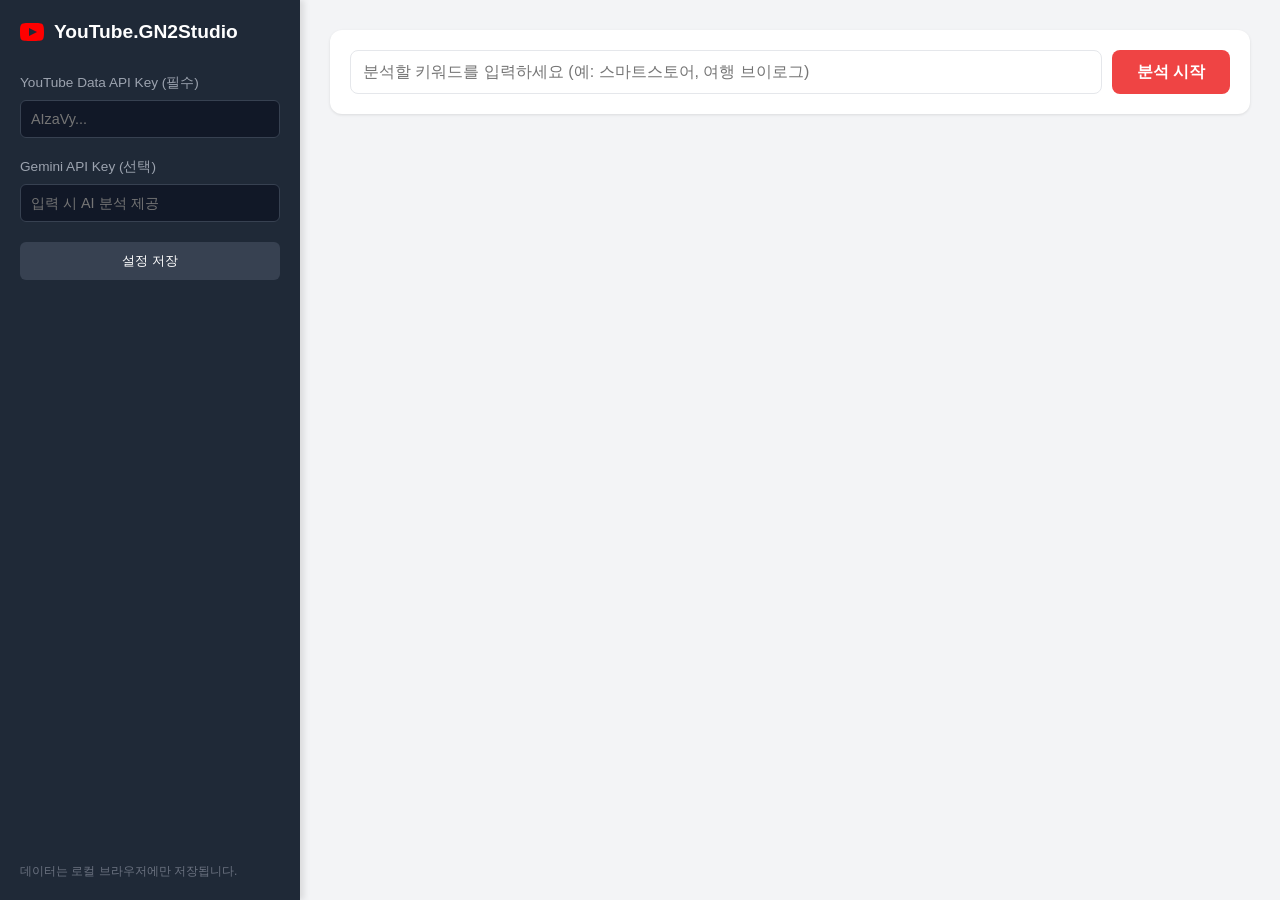
==== index.html @ 98c80235 "youtube 분석 기능" ====
<!DOCTYPE html>
<html lang="ko">

<head>
    <meta charset="UTF-8">
    <meta name="viewport" content="width=device-width, initial-scale=1.0">
    <title>유튜브 키워드 분석 & AI 컨설턴트</title>
    <link rel="stylesheet" href="./style.css">
</head>

<body>

    <!-- Sidebar -->
    <aside>
        <h1>
            <svg width="24" height="24" viewBox="0 0 24 24" fill="red" xmlns="http://www.w3.org/2000/svg">
                <path
                    d="M19.615 3.184c-3.604-.246-11.631-.245-15.23 0-3.897.266-4.356 2.62-4.385 8.816.029 6.185.484 8.549 4.385 8.816 3.6.245 11.626.246 15.23 0 3.897-.266 4.356-2.62 4.385-8.816-.029-6.185-.484-8.549-4.385-8.816zm-10.615 12.816v-8l8 3.993-8 4.007z" />
            </svg>
            YouTube.GN2Studio
        </h1>

        <div class="input-group">
            <label for="yt-api-key">YouTube Data API Key (필수)</label>
            <input type="password" id="yt-api-key" placeholder="AIzaVy..." />
        </div>

        <div class="input-group">
            <label for="gemini-api-key">Gemini API Key (선택)</label>
            <input type="password" id="gemini-api-key" placeholder="입력 시 AI 분석 제공" />
        </div>

        <button class="btn-save" id="btn-save-settings">설정 저장</button>

        <div style="margin-top: auto; font-size: 0.75rem; color: #6b7280;">
            <p>데이터는 로컬 브라우저에만 저장됩니다.</p>
        </div>
    </aside>

    <!-- Main Content -->
    <main>
        <!-- Search -->
        <div class="search-area">
            <input type="text" id="search-input" placeholder="분석할 키워드를 입력하세요 (예: 스마트스토어, 여행 브이로그)" />
            <button class="btn-search" id="btn-analyze">분석 시작</button>
        </div>

        <!-- Dashboard Wrapper (Hidden initially) -->
        <div id="dashboard" class="hidden-section">

            <!-- Stats Cards -->
            <div class="stats-grid">
                <div class="stat-card" style="border-left-color: #3b82f6;">
                    <h3>총 조회수 (Top 20)</h3>
                    <div class="value" id="stat-views">-</div>
                    <div class="sub-text">상위 영상 합계</div>
                </div>
                <div class="stat-card" style="border-left-color: #ec4899;">
                    <h3>평균 좋아요</h3>
                    <div class="value" id="stat-likes">-</div>
                    <div class="sub-text">영상 당 평균</div>
                </div>
                <div class="stat-card" style="border-left-color: #f59e0b;">
                    <h3>추정 경쟁 강도</h3>
                    <div class="value" id="stat-competition">-</div>
                    <div class="sub-text" id="stat-competition-desc">-</div>
                </div>
                <div class="stat-card" style="border-left-color: #10b981;">
                    <h3>상위 채널 평균 구독자</h3>
                    <div class="value" id="stat-subs">-</div>
                    <div class="sub-text">진입 장벽 지표</div>
                </div>
            </div>

            <!-- AI Report -->
            <div class="ai-section" id="ai-section">
                <div class="ai-header">
                    <svg width="24" height="24" viewBox="0 0 24 24" fill="none" stroke="currentColor" stroke-width="2">
                        <path
                            d="M12 2a10 10 0 1 0 10 10A10 10 0 0 0 12 2zm0 14a1 1 0 1 1 1-1 1 1 0 0 1-1 1zm1-4.33A2.5 2.5 0 0 0 13.5 9a2.5 2.5 0 0 0-5 0V9" />
                    </svg>
                    <h3>Gemini AI 전략 컨설턴트</h3>
                </div>
                <div class="ai-content" id="ai-content">AI 분석 결과를 기다리는 중...</div>
            </div>

            <!-- Recommended Tags -->
            <div class="tags-section">
                <h3 style="margin-bottom: 10px; font-size: 1rem; color: var(--text-main);">🔥 추천 태그 (빈도순 Best 10)</h3>
                <div class="tag-cloud" id="tag-cloud">
                    <!-- Tags will be injected here -->
                </div>
            </div>

            <!-- Detailed Table -->
            <div class="table-container">
                <table>
                    <thead>
                        <tr>
                            <th>영상</th>
                            <th>제목 / 채널</th>
                            <th>구독자수</th>
                            <th>조회수</th>
                            <th>좋아요</th>
                            <th>게시일</th>
                        </tr>
                    </thead>
                    <tbody id="video-table-body">
                        <!-- Rows will be injected here -->
                    </tbody>
                </table>
            </div>
        </div>
    </main>

    <!-- Loading Overlay -->
    <div class="loader-overlay" id="loader">
        <div class="spinner"></div>
        <div class="loading-text">데이터 수집 및 분석 중입니다...</div>
    </div>

    <script src="./script.js"></script>
</body>

</html>
---- style.css ----
:root {
    --bg-color: #f3f4f6;
    --sidebar-bg: #1f2937;
    --sidebar-text: #e5e7eb;
    --primary-color: #ef4444;
    /* YouTube Red */
    --accent-color: #3b82f6;
    --card-bg: #ffffff;
    --text-main: #111827;
    --text-sub: #6b7280;
    --border-color: #e5e7eb;
}

* {
    box-sizing: border-box;
    margin: 0;
    padding: 0;
}

body {
    font-family: -apple-system, BlinkMacSystemFont, "Segoe UI", Roboto, "Helvetica Neue", Arial, sans-serif;
    background-color: var(--bg-color);
    color: var(--text-main);
    height: 100vh;
    display: flex;
    overflow: hidden;
}

/* Sidebar */
aside {
    width: 300px;
    background-color: var(--sidebar-bg);
    color: var(--sidebar-text);
    display: flex;
    flex-direction: column;
    padding: 20px;
    flex-shrink: 0;
    box-shadow: 4px 0 6px rgba(0, 0, 0, 0.1);
}

aside h1 {
    font-size: 1.2rem;
    margin-bottom: 30px;
    font-weight: 700;
    color: #fff;
    display: flex;
    align-items: center;
    gap: 10px;
}

.input-group {
    margin-bottom: 20px;
}

.input-group label {
    display: block;
    margin-bottom: 8px;
    font-size: 0.85rem;
    color: #9ca3af;
}

.input-group input {
    width: 100%;
    padding: 10px;
    border-radius: 6px;
    border: 1px solid #374151;
    background-color: #111827;
    color: #fff;
    font-size: 0.9rem;
}

.input-group input:focus {
    outline: none;
    border-color: var(--primary-color);
}

.btn-save {
    background-color: #374151;
    color: #fff;
    border: none;
    padding: 10px;
    border-radius: 6px;
    cursor: pointer;
    transition: background 0.2s;
    width: 100%;
}

.btn-save:hover {
    background-color: #4b5563;
}

/* Main Content */
main {
    flex: 1;
    padding: 30px;
    overflow-y: auto;
    display: flex;
    flex-direction: column;
    gap: 25px;
}

/* Search Area */
.search-area {
    display: flex;
    gap: 10px;
    background: var(--card-bg);
    padding: 20px;
    border-radius: 12px;
    box-shadow: 0 1px 3px rgba(0, 0, 0, 0.1);
}

.search-area input {
    flex: 1;
    padding: 12px;
    border: 1px solid var(--border-color);
    border-radius: 8px;
    font-size: 1rem;
}

.btn-search {
    background-color: var(--primary-color);
    color: white;
    border: none;
    padding: 0 25px;
    border-radius: 8px;
    font-weight: 600;
    cursor: pointer;
    font-size: 1rem;
}

.btn-search:hover {
    background-color: #dc2626;
}

.btn-search:disabled {
    background-color: #fca5a5;
    cursor: not-allowed;
}

/* Dashboard Grid */
.stats-grid {
    display: grid;
    grid-template-columns: repeat(4, 1fr);
    gap: 20px;
}

.stat-card {
    background: var(--card-bg);
    padding: 20px;
    border-radius: 12px;
    box-shadow: 0 1px 3px rgba(0, 0, 0, 0.05);
    border-left: 4px solid var(--accent-color);
}

.stat-card h3 {
    font-size: 0.85rem;
    color: var(--text-sub);
    margin-bottom: 10px;
    text-transform: uppercase;
}

.stat-card .value {
    font-size: 1.5rem;
    font-weight: 700;
    color: var(--text-main);
}

.stat-card .sub-text {
    font-size: 0.8rem;
    margin-top: 5px;
    color: var(--text-sub);
}

/* AI Report */
.ai-section {
    background: linear-gradient(135deg, #fff 0%, #f0fdf4 100%);
    border: 1px solid #bbf7d0;
    padding: 25px;
    border-radius: 12px;
    box-shadow: 0 4px 6px rgba(0, 0, 0, 0.05);
    display: none;
    /* Hidden by default */
}

.ai-section.visible {
    display: block;
    animation: fadeIn 0.5s ease-in;
}

.ai-header {
    display: flex;
    align-items: center;
    gap: 10px;
    margin-bottom: 15px;
    color: #166534;
}

.ai-content {
    line-height: 1.6;
    white-space: pre-line;
    font-size: 0.95rem;
    color: #14532d;
    background: rgba(255, 255, 255, 0.6);
    padding: 15px;
    border-radius: 8px;
}

/* Tags */
.tags-section {
    background: var(--card-bg);
    padding: 20px;
    border-radius: 12px;
    box-shadow: 0 1px 3px rgba(0, 0, 0, 0.1);
}

.tag-cloud {
    display: flex;
    flex-wrap: wrap;
    gap: 10px;
    margin-top: 15px;
}

.tag {
    background-color: #eff6ff;
    color: #1e40af;
    padding: 6px 12px;
    border-radius: 20px;
    font-size: 0.85rem;
    font-weight: 500;
}

/* Data Table */
.table-container {
    background: var(--card-bg);
    border-radius: 12px;
    box-shadow: 0 1px 3px rgba(0, 0, 0, 0.1);
    overflow: hidden;
}

table {
    width: 100%;
    border-collapse: collapse;
    font-size: 0.9rem;
}

th,
td {
    padding: 15px;
    text-align: left;
    border-bottom: 1px solid var(--border-color);
}

th {
    background-color: #f9fafb;
    font-weight: 600;
    color: var(--text-sub);
}

td img {
    width: 80px;
    height: 45px;
    object-fit: cover;
    border-radius: 4px;
}

.video-title {
    font-weight: 600;
    display: block;
    margin-bottom: 4px;
    max-width: 300px;
    white-space: nowrap;
    overflow: hidden;
    text-overflow: ellipsis;
}

.channel-name {
    font-size: 0.8rem;
    color: var(--text-sub);
}

/* Loader */
.loader-overlay {
    position: fixed;
    top: 0;
    left: 0;
    width: 100%;
    height: 100%;
    background: rgba(255, 255, 255, 0.8);
    display: flex;
    flex-direction: column;
    justify-content: center;
    align-items: center;
    z-index: 1000;
    display: none;
}

.spinner {
    width: 40px;
    height: 40px;
    border: 4px solid #e5e7eb;
    border-top: 4px solid var(--primary-color);
    border-radius: 50%;
    animation: spin 1s linear infinite;
}

.loading-text {
    margin-top: 15px;
    font-weight: 600;
    color: var(--text-main);
}

@keyframes spin {
    0% {
        transform: rotate(0deg);
    }

    100% {
        transform: rotate(360deg);
    }
}

@keyframes fadeIn {
    from {
        opacity: 0;
        transform: translateY(10px);
    }

    to {
        opacity: 1;
        transform: translateY(0);
    }
}

/* Initial State Helper */
.hidden-section {
    display: none;
}
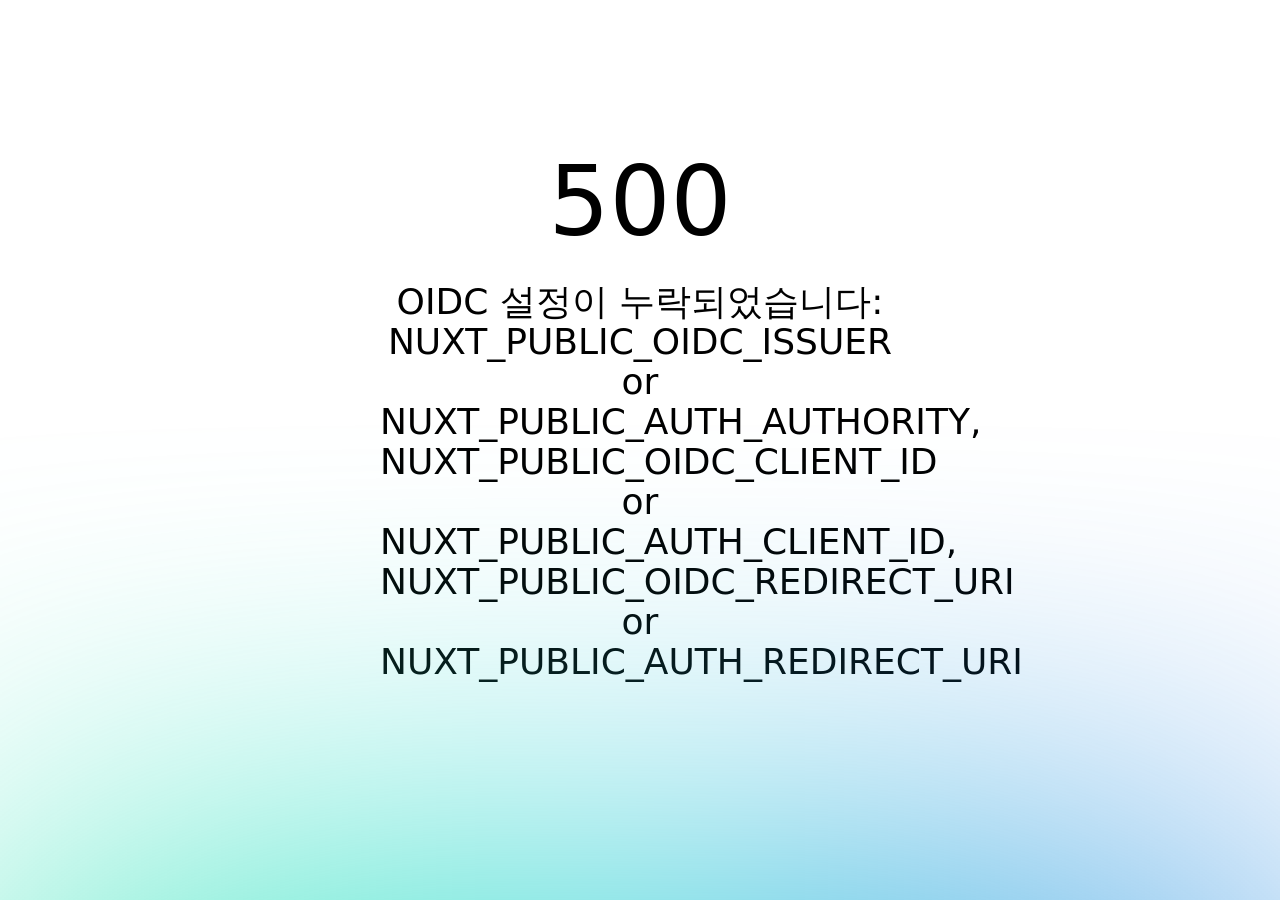
==== commit 27557658: "update" ====
--- a/index.html
+++ b/index.html
@@ -1,125 +1,6 @@
-<!DOCTYPE html>
-<html lang="ko">
-
-<head>
-    <meta charset="UTF-8">
-    <meta name="viewport" content="width=device-width, initial-scale=1.0">
-    <title>유튜브 키워드 분석 & AI 컨설턴트</title>
-    <link rel="stylesheet" href="./style.css">
-</head>
-
-<body>
-
-    <!-- Sidebar -->
-    <aside>
-        <h1>
-            <svg width="24" height="24" viewBox="0 0 24 24" fill="red" xmlns="http://www.w3.org/2000/svg">
-                <path
-                    d="M19.615 3.184c-3.604-.246-11.631-.245-15.23 0-3.897.266-4.356 2.62-4.385 8.816.029 6.185.484 8.549 4.385 8.816 3.6.245 11.626.246 15.23 0 3.897-.266 4.356-2.62 4.385-8.816-.029-6.185-.484-8.549-4.385-8.816zm-10.615 12.816v-8l8 3.993-8 4.007z" />
-            </svg>
-            YouTube.GN2Studio
-        </h1>
-
-        <div class="input-group">
-            <label for="yt-api-key">YouTube Data API Key (필수)</label>
-            <input type="password" id="yt-api-key" placeholder="AIzaVy..." />
-        </div>
-
-        <div class="input-group">
-            <label for="gemini-api-key">Gemini API Key (선택)</label>
-            <input type="password" id="gemini-api-key" placeholder="입력 시 AI 분석 제공" />
-        </div>
-
-        <button class="btn-save" id="btn-save-settings">설정 저장</button>
-
-        <div style="margin-top: auto; font-size: 0.75rem; color: #6b7280;">
-            <p>데이터는 로컬 브라우저에만 저장됩니다.</p>
-        </div>
-    </aside>
-
-    <!-- Main Content -->
-    <main>
-        <!-- Search -->
-        <div class="search-area">
-            <input type="text" id="search-input" placeholder="분석할 키워드를 입력하세요 (예: 스마트스토어, 여행 브이로그)" />
-            <button class="btn-search" id="btn-analyze">분석 시작</button>
-        </div>
-
-        <!-- Dashboard Wrapper (Hidden initially) -->
-        <div id="dashboard" class="hidden-section">
-
-            <!-- Stats Cards -->
-            <div class="stats-grid">
-                <div class="stat-card" style="border-left-color: #3b82f6;">
-                    <h3>총 조회수 (Top 20)</h3>
-                    <div class="value" id="stat-views">-</div>
-                    <div class="sub-text">상위 영상 합계</div>
-                </div>
-                <div class="stat-card" style="border-left-color: #ec4899;">
-                    <h3>평균 좋아요</h3>
-                    <div class="value" id="stat-likes">-</div>
-                    <div class="sub-text">영상 당 평균</div>
-                </div>
-                <div class="stat-card" style="border-left-color: #f59e0b;">
-                    <h3>추정 경쟁 강도</h3>
-                    <div class="value" id="stat-competition">-</div>
-                    <div class="sub-text" id="stat-competition-desc">-</div>
-                </div>
-                <div class="stat-card" style="border-left-color: #10b981;">
-                    <h3>상위 채널 평균 구독자</h3>
-                    <div class="value" id="stat-subs">-</div>
-                    <div class="sub-text">진입 장벽 지표</div>
-                </div>
-            </div>
-
-            <!-- AI Report -->
-            <div class="ai-section" id="ai-section">
-                <div class="ai-header">
-                    <svg width="24" height="24" viewBox="0 0 24 24" fill="none" stroke="currentColor" stroke-width="2">
-                        <path
-                            d="M12 2a10 10 0 1 0 10 10A10 10 0 0 0 12 2zm0 14a1 1 0 1 1 1-1 1 1 0 0 1-1 1zm1-4.33A2.5 2.5 0 0 0 13.5 9a2.5 2.5 0 0 0-5 0V9" />
-                    </svg>
-                    <h3>Gemini AI 전략 컨설턴트</h3>
-                </div>
-                <div class="ai-content" id="ai-content">AI 분석 결과를 기다리는 중...</div>
-            </div>
-
-            <!-- Recommended Tags -->
-            <div class="tags-section">
-                <h3 style="margin-bottom: 10px; font-size: 1rem; color: var(--text-main);">🔥 추천 태그 (빈도순 Best 10)</h3>
-                <div class="tag-cloud" id="tag-cloud">
-                    <!-- Tags will be injected here -->
-                </div>
-            </div>
-
-            <!-- Detailed Table -->
-            <div class="table-container">
-                <table>
-                    <thead>
-                        <tr>
-                            <th>영상</th>
-                            <th>제목 / 채널</th>
-                            <th>구독자수</th>
-                            <th>조회수</th>
-                            <th>좋아요</th>
-                            <th>게시일</th>
-                        </tr>
-                    </thead>
-                    <tbody id="video-table-body">
-                        <!-- Rows will be injected here -->
-                    </tbody>
-                </table>
-            </div>
-        </div>
-    </main>
-
-    <!-- Loading Overlay -->
-    <div class="loader-overlay" id="loader">
-        <div class="spinner"></div>
-        <div class="loading-text">데이터 수집 및 분석 중입니다...</div>
-    </div>
-
-    <script src="./script.js"></script>
-</body>
-
-</html>+<!DOCTYPE html><html><head><meta charset="utf-8">
+<meta name="viewport" content="width=device-width, initial-scale=1">
+<link rel="stylesheet" href="/_nuxt/entry.18OL6UWB.css" crossorigin>
+<link rel="modulepreload" as="script" crossorigin href="/_nuxt/DtmG9bKG.js">
+<script type="module" src="/_nuxt/DtmG9bKG.js" crossorigin></script></head><body><div id="__nuxt"></div><div id="teleports"></div><script>window.__NUXT__={};window.__NUXT__.config={public:{oidcIssuer:"",oidcClientId:"",oidcRedirectUri:"",oidcPostLogoutRedirectUri:"",oidcScope:"openid profile email offline_access",oidcResponseType:"code",apiBaseUrl:"",authApiBaseUrl:"",authPublicRoutes:"/",uiUseBuiltInAlert:true,uiUseBuiltInConfirm:true,uiUseBuiltInToast:true,uiUseBuiltInLoading:true,uiUseBuiltInProgressLoading:true,uiOverlayZIndex:2147483000,uiToastZIndex:2147483001,uiLoadingZIndex:2147483002,uiProgressLoadingZIndex:2147483003},app:{baseURL:"/",buildId:"7f1a0040-86b8-4e05-aae0-3b25411990db",buildAssetsDir:"/_nuxt/",cdnURL:""}}</script>
+<script type="application/json" data-nuxt-data="nuxt-app" data-ssr="false" id="__NUXT_DATA__">[{"prerenderedAt":1,"serverRendered":2},1775734495163,false]</script></body></html>
--- a/_nuxt/entry.18OL6UWB.css
+++ b/_nuxt/entry.18OL6UWB.css
@@ -0,0 +1 @@
+*,::backdrop,:after,:before{--tw-border-spacing-x:0;--tw-border-spacing-y:0;--tw-translate-x:0;--tw-translate-y:0;--tw-rotate:0;--tw-skew-x:0;--tw-skew-y:0;--tw-scale-x:1;--tw-scale-y:1;--tw-pan-x: ;--tw-pan-y: ;--tw-pinch-zoom: ;--tw-scroll-snap-strictness:proximity;--tw-gradient-from-position: ;--tw-gradient-via-position: ;--tw-gradient-to-position: ;--tw-ordinal: ;--tw-slashed-zero: ;--tw-numeric-figure: ;--tw-numeric-spacing: ;--tw-numeric-fraction: ;--tw-ring-inset: ;--tw-ring-offset-width:0px;--tw-ring-offset-color:#fff;--tw-ring-color:#3b82f680;--tw-ring-offset-shadow:0 0 #0000;--tw-ring-shadow:0 0 #0000;--tw-shadow:0 0 #0000;--tw-shadow-colored:0 0 #0000;--tw-blur: ;--tw-brightness: ;--tw-contrast: ;--tw-grayscale: ;--tw-hue-rotate: ;--tw-invert: ;--tw-saturate: ;--tw-sepia: ;--tw-drop-shadow: ;--tw-backdrop-blur: ;--tw-backdrop-brightness: ;--tw-backdrop-contrast: ;--tw-backdrop-grayscale: ;--tw-backdrop-hue-rotate: ;--tw-backdrop-invert: ;--tw-backdrop-opacity: ;--tw-backdrop-saturate: ;--tw-backdrop-sepia: ;--tw-contain-size: ;--tw-contain-layout: ;--tw-contain-paint: ;--tw-contain-style: }*,:after,:before{border:0 solid #e5e7eb;box-sizing:border-box}:after,:before{--tw-content:""}:host,html{line-height:1.5;-webkit-text-size-adjust:100%;font-family:Inter,ui-sans-serif,system-ui,sans-serif;font-feature-settings:normal;font-variation-settings:normal;tab-size:4;-webkit-tap-highlight-color:transparent}body{line-height:inherit;margin:0}hr{border-top-width:1px;color:inherit;height:0}abbr:where([title]){-webkit-text-decoration:underline dotted;text-decoration:underline dotted}h1,h2,h3,h4,h5,h6{font-size:inherit;font-weight:inherit}a{color:inherit;text-decoration:inherit}b,strong{font-weight:bolder}code,kbd,pre,samp{font-family:ui-monospace,SFMono-Regular,Menlo,Monaco,Consolas,Liberation Mono,Courier New,monospace;font-feature-settings:normal;font-size:1em;font-variation-settings:normal}small{font-size:80%}sub,sup{font-size:75%;line-height:0;position:relative;vertical-align:initial}sub{bottom:-.25em}sup{top:-.5em}table{border-collapse:collapse;border-color:inherit;text-indent:0}button,input,optgroup,select,textarea{color:inherit;font-family:inherit;font-feature-settings:inherit;font-size:100%;font-variation-settings:inherit;font-weight:inherit;letter-spacing:inherit;line-height:inherit;margin:0;padding:0}button,select{text-transform:none}button,input:where([type=button]),input:where([type=reset]),input:where([type=submit]){-webkit-appearance:button;background-color:initial;background-image:none}:-moz-focusring{outline:auto}:-moz-ui-invalid{box-shadow:none}progress{vertical-align:initial}::-webkit-inner-spin-button,::-webkit-outer-spin-button{height:auto}[type=search]{-webkit-appearance:textfield;outline-offset:-2px}::-webkit-search-decoration{-webkit-appearance:none}::-webkit-file-upload-button{-webkit-appearance:button;font:inherit}summary{display:list-item}blockquote,dd,dl,figure,h1,h2,h3,h4,h5,h6,hr,p,pre{margin:0}fieldset{margin:0}fieldset,legend{padding:0}menu,ol,ul{list-style:none;margin:0;padding:0}dialog{padding:0}textarea{resize:vertical}input::placeholder,textarea::placeholder{color:#9ca3af;opacity:1}[role=button],button{cursor:pointer}:disabled{cursor:default}audio,canvas,embed,iframe,img,object,svg,video{display:block;vertical-align:middle}img,video{height:auto;max-width:100%}[hidden]:where(:not([hidden=until-found])){display:none}.pointer-events-none{pointer-events:none}.pointer-events-auto{pointer-events:auto}.visible{visibility:visible}.fixed{position:fixed}.absolute{position:absolute}.relative{position:relative}.inset-0{inset:0}.-top-20{top:-5rem}.bottom-0{bottom:0}.left-1\/2{left:50%}.right-0{right:0}.mx-auto{margin-left:auto;margin-right:auto}.mt-1{margin-top:.25rem}.mt-2{margin-top:.5rem}.mt-3{margin-top:.75rem}.mt-4{margin-top:1rem}.mt-7{margin-top:1.75rem}.flex{display:flex}.inline-flex{display:inline-flex}.grid{display:grid}.hidden{display:none}.h-2{height:.5rem}.h-2\.5{height:.625rem}.h-72{height:18rem}.h-80{height:20rem}.h-9{height:2.25rem}.h-full{height:100%}.min-h-screen{min-height:100vh}.w-2\.5{width:.625rem}.w-72{width:18rem}.w-80{width:20rem}.w-9{width:2.25rem}.w-full{width:100%}.max-w-2xl{max-width:42rem}.max-w-5xl{max-width:64rem}.max-w-md{max-width:28rem}.max-w-sm{max-width:24rem}.-translate-x-1\/2{--tw-translate-x:-50%}.-translate-x-1\/2,.transform{transform:translate(var(--tw-translate-x),var(--tw-translate-y)) rotate(var(--tw-rotate)) skew(var(--tw-skew-x)) skewY(var(--tw-skew-y)) scaleX(var(--tw-scale-x)) scaleY(var(--tw-scale-y))}@keyframes spin{to{transform:rotate(1turn)}}.animate-spin{animation:spin 1s linear infinite}.flex-col{flex-direction:column}.items-end{align-items:flex-end}.items-center{align-items:center}.justify-start{justify-content:flex-start}.justify-end{justify-content:flex-end}.justify-center{justify-content:center}.gap-3{gap:.75rem}.gap-4{gap:1rem}.space-y-3>:not([hidden])~:not([hidden]){--tw-space-y-reverse:0;margin-bottom:calc(.75rem*var(--tw-space-y-reverse));margin-top:calc(.75rem*(1 - var(--tw-space-y-reverse)))}.space-y-4>:not([hidden])~:not([hidden]){--tw-space-y-reverse:0;margin-bottom:calc(1rem*var(--tw-space-y-reverse));margin-top:calc(1rem*(1 - var(--tw-space-y-reverse)))}.space-y-8>:not([hidden])~:not([hidden]){--tw-space-y-reverse:0;margin-bottom:calc(2rem*var(--tw-space-y-reverse));margin-top:calc(2rem*(1 - var(--tw-space-y-reverse)))}.overflow-hidden{overflow:hidden}.whitespace-pre-wrap{white-space:pre-wrap}.break-all{word-break:break-all}.rounded-2xl{border-radius:1rem}.rounded-full{border-radius:9999px}.rounded-lg{border-radius:.5rem}.rounded-md{border-radius:.375rem}.rounded-xl{border-radius:.75rem}.border{border-width:1px}.border-2{border-width:2px}.border-cyan-200\/20{border-color:#a5f3fc33}.border-cyan-200\/40{border-color:#a5f3fc66}.border-white\/10{border-color:#ffffff1a}.border-white\/20{border-color:#fff3}.border-white\/25{border-color:#ffffff40}.border-white\/30{border-color:#ffffff4d}.border-t-white{--tw-border-opacity:1;border-top-color:rgb(255 255 255/var(--tw-border-opacity,1))}.bg-\[\#030712\]{--tw-bg-opacity:1;background-color:rgb(3 7 18/var(--tw-bg-opacity,1))}.bg-black\/45{background-color:#00000073}.bg-black\/50{background-color:#00000080}.bg-cyan-100\/\[0\.04\]{background-color:#cffafe0a}.bg-cyan-200\/10{background-color:#a5f3fc1a}.bg-cyan-200\/15{background-color:#a5f3fc26}.bg-slate-200\/10{background-color:#e2e8f01a}.bg-white\/10{background-color:#ffffff1a}.bg-white\/20{background-color:#fff3}.bg-white\/85{background-color:#ffffffd9}.bg-white\/90{background-color:#ffffffe6}.bg-white\/\[0\.02\]{background-color:#ffffff05}.bg-white\/\[0\.03\]{background-color:#ffffff08}.bg-gradient-to-br{background-image:linear-gradient(to bottom right,var(--tw-gradient-stops))}.bg-gradient-to-r{background-image:linear-gradient(to right,var(--tw-gradient-stops))}.from-black\/45{--tw-gradient-from:#00000073 var(--tw-gradient-from-position);--tw-gradient-to:#0000 var(--tw-gradient-to-position);--tw-gradient-stops:var(--tw-gradient-from),var(--tw-gradient-to)}.from-white\/10{--tw-gradient-from:#ffffff1a var(--tw-gradient-from-position);--tw-gradient-to:#fff0 var(--tw-gradient-to-position);--tw-gradient-stops:var(--tw-gradient-from),var(--tw-gradient-to)}.via-black\/35{--tw-gradient-to:#0000 var(--tw-gradient-to-position);--tw-gradient-stops:var(--tw-gradient-from),#00000059 var(--tw-gradient-via-position),var(--tw-gradient-to)}.via-white\/5{--tw-gradient-to:#fff0 var(--tw-gradient-to-position);--tw-gradient-stops:var(--tw-gradient-from),#ffffff0d var(--tw-gradient-via-position),var(--tw-gradient-to)}.to-black\/45{--tw-gradient-to:#00000073 var(--tw-gradient-to-position)}.to-white\/0{--tw-gradient-to:#fff0 var(--tw-gradient-to-position)}.p-4{padding:1rem}.p-5{padding:1.25rem}.p-6{padding:1.5rem}.px-3{padding-left:.75rem;padding-right:.75rem}.px-4{padding-left:1rem;padding-right:1rem}.px-5{padding-left:1.25rem;padding-right:1.25rem}.px-6{padding-left:1.5rem;padding-right:1.5rem}.px-7{padding-left:1.75rem;padding-right:1.75rem}.py-1\.5{padding-bottom:.375rem;padding-top:.375rem}.py-10{padding-bottom:2.5rem;padding-top:2.5rem}.py-2{padding-bottom:.5rem;padding-top:.5rem}.py-2\.5{padding-bottom:.625rem;padding-top:.625rem}.pb-7{padding-bottom:1.75rem}.pt-7{padding-top:1.75rem}.text-right{text-align:right}.text-2xl{font-size:1.5rem;line-height:2rem}.text-3xl{font-size:1.875rem;line-height:2.25rem}.text-base{font-size:1rem;line-height:1.5rem}.text-lg{font-size:1.125rem;line-height:1.75rem}.text-sm{font-size:.875rem;line-height:1.25rem}.text-xs{font-size:.75rem;line-height:1rem}.font-medium{font-weight:500}.font-semibold{font-weight:600}.uppercase{text-transform:uppercase}.leading-6{line-height:1.5rem}.leading-8{line-height:2rem}.leading-none{line-height:1}.leading-tight{line-height:1.25}.tracking-\[0\.14em\]{letter-spacing:.14em}.tracking-\[0\.2em\]{letter-spacing:.2em}.tracking-tight{letter-spacing:-.025em}.tracking-wide{letter-spacing:.025em}.text-cyan-100\/80{color:#cffafecc}.text-cyan-200\/90{color:#a5f3fce6}.text-cyan-50{--tw-text-opacity:1;color:rgb(236 254 255/var(--tw-text-opacity,1))}.text-slate-100{--tw-text-opacity:1;color:rgb(241 245 249/var(--tw-text-opacity,1))}.text-slate-100\/90{color:#f1f5f9e6}.text-slate-200{--tw-text-opacity:1;color:rgb(226 232 240/var(--tw-text-opacity,1))}.text-slate-300{--tw-text-opacity:1;color:rgb(203 213 225/var(--tw-text-opacity,1))}.text-slate-400{--tw-text-opacity:1;color:rgb(148 163 184/var(--tw-text-opacity,1))}.text-slate-50{--tw-text-opacity:1;color:rgb(248 250 252/var(--tw-text-opacity,1))}.text-white{--tw-text-opacity:1;color:rgb(255 255 255/var(--tw-text-opacity,1))}.opacity-0{opacity:0}.opacity-100{opacity:1}.shadow-\[0_14px_40px_rgba\(0\,0\,0\,0\.35\)\]{--tw-shadow:0 14px 40px #00000059;--tw-shadow-colored:0 14px 40px var(--tw-shadow-color);box-shadow:var(--tw-ring-offset-shadow,0 0 #0000),var(--tw-ring-shadow,0 0 #0000),var(--tw-shadow)}.shadow-\[0_16px_45px_rgba\(0\,0\,0\,0\.45\)\]{--tw-shadow:0 16px 45px #00000073;--tw-shadow-colored:0 16px 45px var(--tw-shadow-color);box-shadow:var(--tw-ring-offset-shadow,0 0 #0000),var(--tw-ring-shadow,0 0 #0000),var(--tw-shadow)}.shadow-\[0_18px_50px_rgba\(0\,0\,0\,0\.45\)\]{--tw-shadow:0 18px 50px #00000073;--tw-shadow-colored:0 18px 50px var(--tw-shadow-color)}.shadow-\[0_18px_50px_rgba\(0\,0\,0\,0\.45\)\],.shadow-lg{box-shadow:var(--tw-ring-offset-shadow,0 0 #0000),var(--tw-ring-shadow,0 0 #0000),var(--tw-shadow)}.shadow-lg{--tw-shadow:0 10px 15px -3px #0000001a,0 4px 6px -4px #0000001a;--tw-shadow-colored:0 10px 15px -3px var(--tw-shadow-color),0 4px 6px -4px var(--tw-shadow-color)}.shadow-black\/20{--tw-shadow-color:#0003;--tw-shadow:var(--tw-shadow-colored)}.shadow-black\/25{--tw-shadow-color:#00000040;--tw-shadow:var(--tw-shadow-colored)}.blur-3xl{--tw-blur:blur(64px)}.blur-3xl,.filter{filter:var(--tw-blur) var(--tw-brightness) var(--tw-contrast) var(--tw-grayscale) var(--tw-hue-rotate) var(--tw-invert) var(--tw-saturate) var(--tw-sepia) var(--tw-drop-shadow)}.backdrop-blur-2xl{--tw-backdrop-blur:blur(40px)}.backdrop-blur-2xl,.backdrop-blur-\[2px\]{-webkit-backdrop-filter:var(--tw-backdrop-blur) var(--tw-backdrop-brightness) var(--tw-backdrop-contrast) var(--tw-backdrop-grayscale) var(--tw-backdrop-hue-rotate) var(--tw-backdrop-invert) var(--tw-backdrop-opacity) var(--tw-backdrop-saturate) var(--tw-backdrop-sepia);backdrop-filter:var(--tw-backdrop-blur) var(--tw-backdrop-brightness) var(--tw-backdrop-contrast) var(--tw-backdrop-grayscale) var(--tw-backdrop-hue-rotate) var(--tw-backdrop-invert) var(--tw-backdrop-opacity) var(--tw-backdrop-saturate) var(--tw-backdrop-sepia)}.backdrop-blur-\[2px\]{--tw-backdrop-blur:blur(2px)}.backdrop-blur-\[3px\]{--tw-backdrop-blur:blur(3px)}.backdrop-blur-\[3px\],.backdrop-blur-md{-webkit-backdrop-filter:var(--tw-backdrop-blur) var(--tw-backdrop-brightness) var(--tw-backdrop-contrast) var(--tw-backdrop-grayscale) var(--tw-backdrop-hue-rotate) var(--tw-backdrop-invert) var(--tw-backdrop-opacity) var(--tw-backdrop-saturate) var(--tw-backdrop-sepia);backdrop-filter:var(--tw-backdrop-blur) var(--tw-backdrop-brightness) var(--tw-backdrop-contrast) var(--tw-backdrop-grayscale) var(--tw-backdrop-hue-rotate) var(--tw-backdrop-invert) var(--tw-backdrop-opacity) var(--tw-backdrop-saturate) var(--tw-backdrop-sepia)}.backdrop-blur-md{--tw-backdrop-blur:blur(12px)}.backdrop-blur-sm{--tw-backdrop-blur:blur(4px)}.backdrop-blur-sm,.backdrop-blur-xl{-webkit-backdrop-filter:var(--tw-backdrop-blur) var(--tw-backdrop-brightness) var(--tw-backdrop-contrast) var(--tw-backdrop-grayscale) var(--tw-backdrop-hue-rotate) var(--tw-backdrop-invert) var(--tw-backdrop-opacity) var(--tw-backdrop-saturate) var(--tw-backdrop-sepia);backdrop-filter:var(--tw-backdrop-blur) var(--tw-backdrop-brightness) var(--tw-backdrop-contrast) var(--tw-backdrop-grayscale) var(--tw-backdrop-hue-rotate) var(--tw-backdrop-invert) var(--tw-backdrop-opacity) var(--tw-backdrop-saturate) var(--tw-backdrop-sepia)}.backdrop-blur-xl{--tw-backdrop-blur:blur(24px)}.backdrop-filter{-webkit-backdrop-filter:var(--tw-backdrop-blur) var(--tw-backdrop-brightness) var(--tw-backdrop-contrast) var(--tw-backdrop-grayscale) var(--tw-backdrop-hue-rotate) var(--tw-backdrop-invert) var(--tw-backdrop-opacity) var(--tw-backdrop-saturate) var(--tw-backdrop-sepia);backdrop-filter:var(--tw-backdrop-blur) var(--tw-backdrop-brightness) var(--tw-backdrop-contrast) var(--tw-backdrop-grayscale) var(--tw-backdrop-hue-rotate) var(--tw-backdrop-invert) var(--tw-backdrop-opacity) var(--tw-backdrop-saturate) var(--tw-backdrop-sepia)}.transition{transition-duration:.15s;transition-property:color,background-color,border-color,text-decoration-color,fill,stroke,opacity,box-shadow,transform,filter,backdrop-filter;transition-timing-function:cubic-bezier(.4,0,.2,1)}.transition-\[width\]{transition-property:width;transition-timing-function:cubic-bezier(.4,0,.2,1)}.duration-150,.transition-\[width\]{transition-duration:.15s}.duration-200{transition-duration:.2s}.duration-300{transition-duration:.3s}.ease-in{transition-timing-function:cubic-bezier(.4,0,1,1)}.ease-out{transition-timing-function:cubic-bezier(0,0,.2,1)}.\[text-shadow\:0_1px_2px_rgba\(0\,0\,0\,0\.6\)\]{text-shadow:0 1px 2px #0009}.\[text-shadow\:0_1px_2px_rgba\(0\,0\,0\,0\.68\)\]{text-shadow:0 1px 2px #000000ad}.\[text-shadow\:0_1px_3px_rgba\(0\,0\,0\,0\.6\)\]{text-shadow:0 1px 3px #0009}.hover\:bg-cyan-200\/25:hover{background-color:#a5f3fc40}.hover\:bg-white\/20:hover{background-color:#fff3}.hover\:bg-white\/30:hover{background-color:#ffffff4d}.focus\:outline-none:focus{outline:2px solid #0000;outline-offset:2px}.focus\:ring-2:focus{--tw-ring-offset-shadow:var(--tw-ring-inset) 0 0 0 var(--tw-ring-offset-width) var(--tw-ring-offset-color);--tw-ring-shadow:var(--tw-ring-inset) 0 0 0 calc(2px + var(--tw-ring-offset-width)) var(--tw-ring-color);box-shadow:var(--tw-ring-offset-shadow),var(--tw-ring-shadow),var(--tw-shadow,0 0 #0000)}.focus\:ring-cyan-200\/70:focus{--tw-ring-color:#a5f3fcb3}.focus\:ring-white\/50:focus{--tw-ring-color:#ffffff80}.focus\:ring-white\/60:focus{--tw-ring-color:#fff9}.focus\:ring-offset-0:focus{--tw-ring-offset-width:0px}.active\:scale-\[0\.98\]:active{--tw-scale-x:.98;--tw-scale-y:.98;transform:translate(var(--tw-translate-x),var(--tw-translate-y)) rotate(var(--tw-rotate)) skew(var(--tw-skew-x)) skewY(var(--tw-skew-y)) scaleX(var(--tw-scale-x)) scaleY(var(--tw-scale-y))}@supports (backdrop-filter:var(--tw )){.supports-\[backdrop-filter\]\:bg-black\/35{background-color:#00000059}.supports-\[backdrop-filter\]\:bg-black\/40{background-color:#0006}}@media(min-width:640px){.sm\:p-6{padding:1.5rem}.sm\:px-8{padding-left:2rem;padding-right:2rem}.sm\:text-3xl{font-size:1.875rem;line-height:2.25rem}.sm\:text-4xl{font-size:2.25rem;line-height:2.5rem}}@media(min-width:768px){.md\:grid-cols-3{grid-template-columns:repeat(3,minmax(0,1fr))}}.toast-enter-active[data-v-a01f97e9],.toast-leave-active[data-v-a01f97e9]{transition:all .22s ease}.toast-enter-from[data-v-a01f97e9],.toast-leave-to[data-v-a01f97e9]{opacity:0;transform:translateY(-6px) scale(.98)}
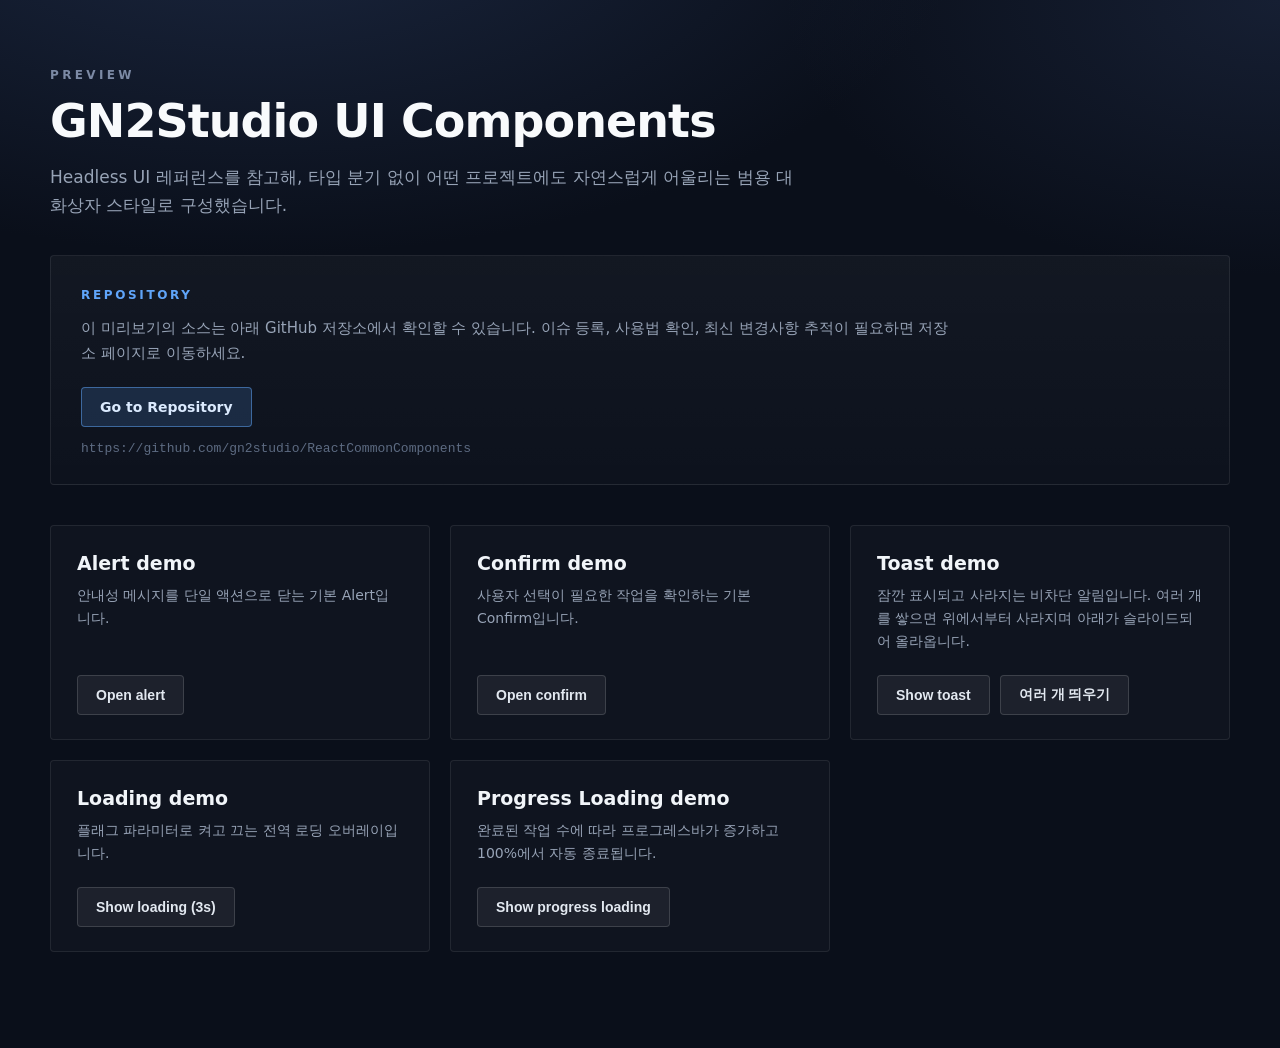
==== commit 653cc262: "convert to react 리액트용으로 변경" ====
--- a/index.html
+++ b/index.html
@@ -1,6 +1,13 @@
-<!DOCTYPE html><html><head><meta charset="utf-8">
-<meta name="viewport" content="width=device-width, initial-scale=1">
-<link rel="stylesheet" href="/_nuxt/entry.18OL6UWB.css" crossorigin>
-<link rel="modulepreload" as="script" crossorigin href="/_nuxt/DtmG9bKG.js">
-<script type="module" src="/_nuxt/DtmG9bKG.js" crossorigin></script></head><body><div id="__nuxt"></div><div id="teleports"></div><script>window.__NUXT__={};window.__NUXT__.config={public:{oidcIssuer:"",oidcClientId:"",oidcRedirectUri:"",oidcPostLogoutRedirectUri:"",oidcScope:"openid profile email offline_access",oidcResponseType:"code",apiBaseUrl:"",authApiBaseUrl:"",authPublicRoutes:"/",uiUseBuiltInAlert:true,uiUseBuiltInConfirm:true,uiUseBuiltInToast:true,uiUseBuiltInLoading:true,uiUseBuiltInProgressLoading:true,uiOverlayZIndex:2147483000,uiToastZIndex:2147483001,uiLoadingZIndex:2147483002,uiProgressLoadingZIndex:2147483003},app:{baseURL:"/",buildId:"7f1a0040-86b8-4e05-aae0-3b25411990db",buildAssetsDir:"/_nuxt/",cdnURL:""}}</script>
-<script type="application/json" data-nuxt-data="nuxt-app" data-ssr="false" id="__NUXT_DATA__">[{"prerenderedAt":1,"serverRendered":2},1775734495163,false]</script></body></html>+<!DOCTYPE html>
+<html lang="ko">
+  <head>
+    <meta charset="utf-8" />
+    <meta name="viewport" content="width=device-width, initial-scale=1" />
+    <title>Gn2 UI — Vite 데모</title>
+    <script type="module" crossorigin src="/assets/index-CeiTuUN5.js"></script>
+    <link rel="stylesheet" crossorigin href="/assets/index-DJ-PIp9p.css">
+  </head>
+  <body>
+    <div id="root"></div>
+  </body>
+</html>
--- a/assets/index-DJ-PIp9p.css
+++ b/assets/index-DJ-PIp9p.css
@@ -0,0 +1 @@
+:root{--gn2-overlay-bg:#00000080;--gn2-panel-bg:#ffffff1a;--gn2-panel-bg-strong:#ffffff14;--gn2-panel-border:#fff3;--gn2-text:#fff;--gn2-text-soft:#f1f5f9eb;--gn2-ui-overlay-z-index:2147480000;--gn2-ui-toast-z-index:2147480000;--gn2-ui-loading-z-index:2147480000;--gn2-ui-progress-loading-z-index:2147480000}.gn2-overlay{background:var(--gn2-overlay-bg);-webkit-backdrop-filter:blur(3px);justify-content:center;align-items:center;padding:1rem;animation:.22s ease-out gn2-fade-in;display:flex;position:fixed;inset:0}.gn2-overlay.gn2-overlay-leaving{animation:.22s ease-in forwards gn2-fade-out}.gn2-panel{box-sizing:border-box;border:1px solid var(--gn2-panel-border);background:var(--gn2-panel-bg);-webkit-backdrop-filter:blur(24px)saturate(140%);color:var(--gn2-text);border-radius:.25rem;position:relative;overflow:hidden;box-shadow:0 16px 45px #00000073}.gn2-panel *{box-sizing:border-box}.gn2-panel>*{z-index:2;position:relative}.gn2-panel:after{content:"";z-index:1;pointer-events:none;background:linear-gradient(90deg,#ffffff1a,#ffffff0d 50%,#fff0);position:absolute;inset:0}.gn2-dialog{background:var(--gn2-panel-bg-strong);-webkit-backdrop-filter:blur(40px)saturate(140%);width:100%;max-width:32rem;padding:1.25rem;animation:.26s ease-out gn2-dialog-in;box-shadow:0 18px 50px #00000073}.gn2-dialog.gn2-dialog-leaving{animation:.22s ease-in forwards gn2-dialog-out}.gn2-dialog:before{content:"";z-index:0;pointer-events:none;background:linear-gradient(135deg,#00000073,#00000059 50%,#00000073);position:absolute;inset:0}@media (width>=640px){.gn2-dialog{padding:1.5rem}}.gn2-dialog-title{letter-spacing:-.02em;color:var(--gn2-text);text-shadow:0 1px 3px #0009;margin:0;font-size:1.25rem;font-weight:600;line-height:1.2}@media (width>=640px){.gn2-dialog-title{font-size:1.5rem}}.gn2-dialog-message{color:var(--gn2-text-soft);text-shadow:0 1px 2px #000000ad;white-space:pre-wrap;overflow-wrap:anywhere;margin:0;font-size:.9375rem;line-height:1.6}.gn2-dialog-title+.gn2-dialog-message{margin-top:.5rem}.gn2-dialog-actions{justify-content:flex-start;gap:.5rem;margin-top:1.25rem;display:flex}.gn2-btn{color:var(--gn2-text);cursor:pointer;-webkit-backdrop-filter:blur(12px);background:#fff3;border:1px solid #ffffff4d;border-radius:.25rem;justify-content:center;align-items:center;padding:.5rem 1rem;font-size:.875rem;font-weight:600;line-height:1;transition:background .14s,border-color .14s,transform 80ms;display:inline-flex;box-shadow:0 10px 15px -3px #00000040}.gn2-btn:hover{background:#ffffff47}.gn2-btn:active{transform:scale(.98)}.gn2-btn:focus-visible{outline:none;box-shadow:0 0 0 2px #fff9}.gn2-btn-ghost{color:#f8fafc;background:#ffffff1f;border-color:#ffffff40}.gn2-btn-ghost:hover{background:#fff3}.gn2-toast-region{pointer-events:none;flex-direction:column;align-items:flex-end;padding:1rem;display:flex;position:fixed;inset:0}@media (width>=640px){.gn2-toast-region{padding:1.5rem}}.gn2-toast{box-sizing:border-box;border:1px solid var(--gn2-panel-border);background:var(--gn2-panel-bg);-webkit-backdrop-filter:blur(24px)saturate(140%);width:100%;max-width:22rem;color:var(--gn2-text);pointer-events:auto;border-radius:.25rem;align-items:flex-start;gap:.5rem;margin-bottom:.5rem;padding:.6875rem .75rem;animation:.2s ease-out gn2-toast-in;display:flex;position:relative;overflow:hidden;box-shadow:0 14px 40px #00000059}.gn2-toast-content{flex:auto;min-width:0}.gn2-toast *{box-sizing:border-box}.gn2-toast>*{z-index:2;position:relative}.gn2-toast:after{content:"";z-index:1;pointer-events:none;background:linear-gradient(90deg,#ffffff1a,#ffffff0d 50%,#fff0);position:absolute;inset:0}.gn2-toast-title{color:var(--gn2-text);text-shadow:0 1px 2px #0009;margin:0;font-size:.8125rem;font-weight:600;display:block}.gn2-toast-message{color:#f1f5f9;text-shadow:0 1px 2px #0009;white-space:pre-wrap;overflow-wrap:anywhere;margin:.125rem 0 0;font-size:.8125rem;line-height:1.4}.gn2-toast-close{color:#fff9;cursor:pointer;background:0 0;border:0;border-radius:.1875rem;flex:none;justify-content:center;align-items:center;width:1.25rem;height:1.25rem;margin:-.125rem -.125rem 0 0;padding:0;transition:background .14s,color .14s;display:inline-flex}.gn2-toast-close:hover{color:var(--gn2-text);background:#ffffff29}.gn2-toast-close:focus-visible{outline:none;box-shadow:0 0 0 2px #ffffff80}.gn2-toast-close svg{width:.875rem;height:.875rem}.gn2-toast-timer{z-index:2;background:#ffffff26;height:3px;position:absolute;bottom:0;left:0;right:0;overflow:hidden}.gn2-toast-timer-bar{transform-origin:0;background:#ffffffb3;width:100%;height:100%;animation-name:gn2-toast-countdown;animation-timing-function:linear;animation-fill-mode:forwards}@keyframes gn2-toast-countdown{0%{transform:scaleX(1)}to{transform:scaleX(0)}}.gn2-toast.gn2-toast-leaving{pointer-events:none;animation:.24s forwards gn2-toast-out}@keyframes gn2-toast-out{0%{opacity:1;max-height:12rem;margin-bottom:.5rem;padding-top:.6875rem;padding-bottom:.6875rem;transform:translate(0)}to{opacity:0;max-height:0;margin-bottom:0;padding-top:0;padding-bottom:0;transform:translate(.75rem)}}.gn2-loading{width:100%;max-width:20rem;padding:1.125rem}.gn2-loading-row{align-items:center;gap:.75rem;display:flex}.gn2-spinner-wrap{flex:none;justify-content:center;align-items:center;width:1.75rem;height:1.75rem;display:inline-flex;position:relative}.gn2-spinner-ring{border:2px solid #fff3;border-top-color:#fff;border-radius:50%;animation:.8s linear infinite gn2-spin;position:absolute;inset:0}.gn2-spinner-dot{background:#ffffffd9;border-radius:50%;width:.5rem;height:.5rem}.gn2-loading-message{color:var(--gn2-text);text-shadow:0 1px 2px #0009;margin:0;font-size:.875rem;font-weight:500}.gn2-progress{width:100%;max-width:22rem;padding:1.125rem}.gn2-progress-message{color:var(--gn2-text);text-shadow:0 1px 2px #0009;margin:0 0 .75rem;font-size:.875rem;font-weight:500}.gn2-progress-track{background:#fff3;border-radius:.125rem;width:100%;height:.375rem;overflow:hidden}.gn2-progress-bar{background:#ffffffe6;border-radius:.125rem;height:100%;transition:width .3s ease-out}.gn2-progress-meta{text-align:right;letter-spacing:.02em;color:#f1f5f9e6;text-shadow:0 1px 2px #0009;margin:.75rem 0 0;font-size:.6875rem;font-weight:600}@keyframes gn2-fade-in{0%{opacity:0}to{opacity:1}}@keyframes gn2-fade-out{0%{opacity:1}to{opacity:0}}@keyframes gn2-dialog-in{0%{opacity:0;transform:translateY(28px)}to{opacity:1;transform:translateY(0)}}@keyframes gn2-dialog-out{0%{opacity:1;transform:translateY(0)}to{opacity:0;transform:translateY(28px)}}@keyframes gn2-toast-in{0%{opacity:0;transform:translateY(-6px)scale(.98)}to{opacity:1;transform:translateY(0)scale(1)}}@keyframes gn2-spin{to{transform:rotate(360deg)}}@media (prefers-reduced-motion:reduce){.gn2-overlay,.gn2-dialog,.gn2-toast{animation:none}.gn2-toast.gn2-toast-leaving{animation:.01ms forwards gn2-toast-out}.gn2-dialog.gn2-dialog-leaving{animation:.01ms forwards gn2-dialog-out}.gn2-spinner-ring{animation-duration:1.6s}.gn2-progress-bar{transition:none}}*{box-sizing:border-box}body{color:#e2e8f0;-webkit-font-smoothing:antialiased;background:radial-gradient(1200px 600px at 20% -10%,#1b2740,#0000 60%),radial-gradient(900px 500px at 100% 0,#161f33,#0000 55%),#0a0f1a;min-height:100vh;margin:0;font-family:Pretendard Variable,Pretendard,system-ui,-apple-system,Segoe UI,sans-serif}.demo{padding:64px 24px 96px}.demo-inner{max-width:1180px;margin:0 auto}.demo-header{margin-bottom:36px}.demo-eyebrow{letter-spacing:.28em;text-transform:uppercase;color:#7c8aa5;margin-bottom:14px;font-size:12px;font-weight:600;display:inline-block}.demo-title{letter-spacing:-.02em;color:#f8fafc;margin:0 0 16px;font-size:clamp(34px,5vw,46px);font-weight:800;line-height:1.1}.demo-sub{color:#97a3b6;max-width:760px;margin:0;font-size:17px;line-height:1.65}.demo-repo{background:linear-gradient(#ffffff0a,#ffffff04);border:1px solid #ffffff14;border-radius:4px;margin-bottom:40px;padding:28px 30px}.demo-repo-label{letter-spacing:.22em;text-transform:uppercase;color:#60a5fa;margin-bottom:14px;font-size:12px;font-weight:700;display:inline-block}.demo-repo-desc{color:#97a3b6;max-width:880px;margin:0 0 20px;font-size:15px;line-height:1.7}.demo-repo-url{color:#5d6b82;margin:14px 0 0;font-family:ui-monospace,SFMono-Regular,Menlo,Consolas,monospace;font-size:13px}.demo-grid{grid-template-columns:repeat(auto-fill,minmax(320px,1fr));gap:20px;display:grid}.demo-card{background:#ffffff06;border:1px solid #ffffff14;border-radius:4px;flex-direction:column;padding:26px 26px 24px;transition:border-color .16s,transform .16s,background .16s;display:flex}.demo-card:hover{background:#60a5fa0f;border-color:#60a5fa73;transform:translateY(-2px)}.demo-card-title{color:#f1f5f9;margin:0 0 10px;font-size:19px;font-weight:700}.demo-card-desc{color:#97a3b6;flex:auto;margin:0 0 22px;font-size:14px;line-height:1.65}.demo-card-actions{flex-wrap:wrap;gap:10px;display:flex}.demo-btn{color:#e2e8f0;cursor:pointer;background:#ffffff0f;border:1px solid #ffffff24;border-radius:4px;justify-content:center;align-items:center;min-height:40px;padding:0 18px;font-size:14px;font-weight:600;text-decoration:none;transition:border-color .14s,background .14s,transform 80ms;display:inline-flex}.demo-btn:hover{background:#60a5fa24;border-color:#60a5fa99}.demo-btn:active{transform:scale(.97)}.demo-btn-primary{color:#dbeafe;background:#60a5fa29;border-color:#60a5fa80}.demo-btn-primary:hover{background:#60a5fa3d}
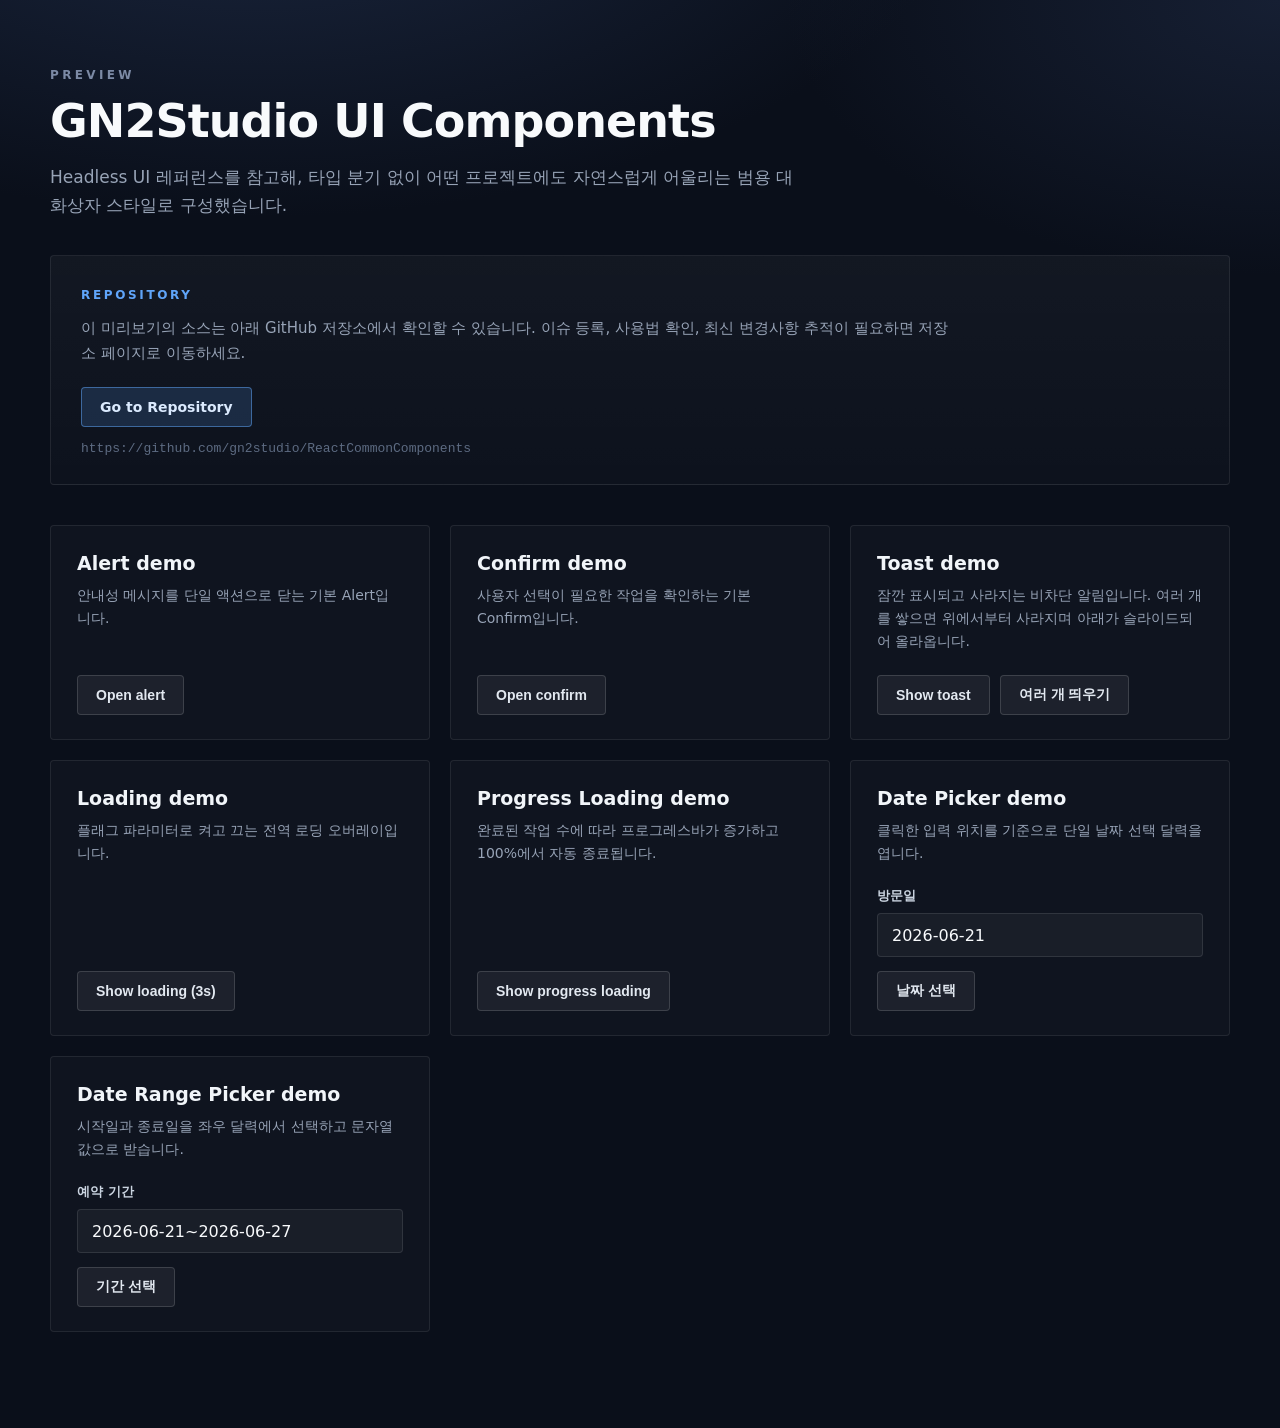
==== commit 335c2aab: "달력 추가" ====
--- a/index.html
+++ b/index.html
@@ -4,8 +4,8 @@
     <meta charset="utf-8" />
     <meta name="viewport" content="width=device-width, initial-scale=1" />
     <title>Gn2 UI — Vite 데모</title>
-    <script type="module" crossorigin src="/assets/index-CeiTuUN5.js"></script>
-    <link rel="stylesheet" crossorigin href="/assets/index-DJ-PIp9p.css">
+    <script type="module" crossorigin src="/assets/index-B2Ga7MPy.js"></script>
+    <link rel="stylesheet" crossorigin href="/assets/index-Cyd2tctX.css">
   </head>
   <body>
     <div id="root"></div>
--- a/assets/index-Cyd2tctX.css
+++ b/assets/index-Cyd2tctX.css
@@ -0,0 +1 @@
+:root{--gn2-overlay-bg:#0000001f;--gn2-panel-bg:#181c246b;--gn2-panel-bg-strong:#181c2475;--gn2-panel-border:#ffffff42;--gn2-text:#fff;--gn2-text-soft:#f1f5f9eb;--gn2-ui-overlay-z-index:2147480000;--gn2-ui-toast-z-index:2147480000;--gn2-ui-loading-z-index:2147480000;--gn2-ui-progress-loading-z-index:2147480000}.gn2-overlay{background:var(--gn2-overlay-bg);-webkit-backdrop-filter:blur(6px)brightness(.62)saturate(120%);justify-content:center;align-items:center;padding:1rem;animation:.22s ease-out gn2-fade-in;display:flex;position:fixed;inset:0}.gn2-overlay.gn2-overlay-leaving{animation:.22s ease-in forwards gn2-fade-out}.gn2-panel{box-sizing:border-box;border:1px solid var(--gn2-panel-border);background:var(--gn2-panel-bg);-webkit-backdrop-filter:blur(36px)saturate(145%);color:var(--gn2-text);border-radius:.25rem;position:relative;overflow:hidden;box-shadow:0 16px 45px #00000073}.gn2-panel *{box-sizing:border-box}.gn2-panel>*{z-index:2;position:relative}.gn2-panel:after{content:"";z-index:1;pointer-events:none;background:linear-gradient(90deg,#ffffff1f,#ffffff0f 50%,#fff0);position:absolute;inset:0}.gn2-dialog{background:var(--gn2-panel-bg-strong);-webkit-backdrop-filter:blur(16px)saturate(145%);width:100%;max-width:32rem;padding:1.25rem;animation:.26s ease-out gn2-dialog-in;box-shadow:0 18px 50px #00000080}.gn2-dialog.gn2-dialog-leaving{animation:.22s ease-in forwards gn2-dialog-out}.gn2-dialog:before{content:"";z-index:0;pointer-events:none;background:linear-gradient(135deg,#00000024,#0000000f 50%,#00000029);position:absolute;inset:0}@media (width>=640px){.gn2-dialog{padding:1.5rem}}.gn2-dialog-title{letter-spacing:-.02em;color:var(--gn2-text);text-shadow:0 1px 3px #0009;margin:0;font-size:1.25rem;font-weight:600;line-height:1.2}@media (width>=640px){.gn2-dialog-title{font-size:1.5rem}}.gn2-dialog-message{color:var(--gn2-text-soft);text-shadow:0 1px 2px #000000ad;white-space:pre-wrap;overflow-wrap:anywhere;margin:0;font-size:.9375rem;line-height:1.6}.gn2-dialog-title+.gn2-dialog-message{margin-top:.5rem}.gn2-dialog-actions{justify-content:flex-start;gap:.5rem;margin-top:1.25rem;display:flex}.gn2-btn{color:var(--gn2-text);cursor:pointer;-webkit-backdrop-filter:blur(12px);background:#fff3;border:1px solid #ffffff4d;border-radius:.25rem;justify-content:center;align-items:center;padding:.5rem 1rem;font-size:.875rem;font-weight:600;line-height:1;transition:background .14s,border-color .14s,transform 80ms;display:inline-flex;box-shadow:0 10px 15px -3px #00000040}.gn2-btn:hover{background:#ffffff47}.gn2-btn:active{transform:scale(.98)}.gn2-btn:focus-visible{outline:none;box-shadow:0 0 0 2px #fff9}.gn2-btn-ghost{color:#f8fafc;background:#ffffff1f;border-color:#ffffff40}.gn2-btn-ghost:hover{background:#fff3}.gn2-toast-region{pointer-events:none;flex-direction:column;align-items:flex-end;padding:1rem;display:flex;position:fixed;inset:0}@media (width>=640px){.gn2-toast-region{padding:1.5rem}}.gn2-toast{box-sizing:border-box;border:1px solid var(--gn2-panel-border);background:var(--gn2-panel-bg);-webkit-backdrop-filter:blur(36px)saturate(145%);width:100%;max-width:22rem;color:var(--gn2-text);pointer-events:auto;border-radius:.25rem;align-items:flex-start;gap:.5rem;margin-bottom:.5rem;padding:.6875rem .75rem;animation:.2s ease-out gn2-toast-in;display:flex;position:relative;overflow:hidden;box-shadow:0 14px 40px #00000059}.gn2-toast-content{flex:auto;min-width:0}.gn2-toast *{box-sizing:border-box}.gn2-toast>*{z-index:2;position:relative}.gn2-toast:after{content:"";z-index:1;pointer-events:none;background:linear-gradient(90deg,#ffffff1f,#ffffff0f 50%,#fff0);position:absolute;inset:0}.gn2-toast-title{color:var(--gn2-text);text-shadow:0 1px 2px #0009;margin:0;font-size:.8125rem;font-weight:600;display:block}.gn2-toast-message{color:#f1f5f9;text-shadow:0 1px 2px #0009;white-space:pre-wrap;overflow-wrap:anywhere;margin:.125rem 0 0;font-size:.8125rem;line-height:1.4}.gn2-toast-close{color:#fff9;cursor:pointer;background:0 0;border:0;border-radius:.1875rem;flex:none;justify-content:center;align-items:center;width:1.25rem;height:1.25rem;margin:-.125rem -.125rem 0 0;padding:0;transition:background .14s,color .14s;display:inline-flex}.gn2-toast-close:hover{color:var(--gn2-text);background:#ffffff29}.gn2-toast-close:focus-visible{outline:none;box-shadow:0 0 0 2px #ffffff80}.gn2-toast-close svg{width:.875rem;height:.875rem}.gn2-toast-timer{z-index:2;background:#ffffff26;height:3px;position:absolute;bottom:0;left:0;right:0;overflow:hidden}.gn2-toast-timer-bar{transform-origin:0;background:#ffffffb3;width:100%;height:100%;animation-name:gn2-toast-countdown;animation-timing-function:linear;animation-fill-mode:forwards}@keyframes gn2-toast-countdown{0%{transform:scaleX(1)}to{transform:scaleX(0)}}.gn2-toast.gn2-toast-leaving{pointer-events:none;animation:.24s forwards gn2-toast-out}@keyframes gn2-toast-out{0%{opacity:1;max-height:12rem;margin-bottom:.5rem;padding-top:.6875rem;padding-bottom:.6875rem;transform:translate(0)}to{opacity:0;max-height:0;margin-bottom:0;padding-top:0;padding-bottom:0;transform:translate(.75rem)}}.gn2-loading{width:100%;max-width:20rem;padding:1.125rem}.gn2-loading-row{align-items:center;gap:.75rem;display:flex}.gn2-spinner-wrap{flex:none;justify-content:center;align-items:center;width:1.75rem;height:1.75rem;display:inline-flex;position:relative}.gn2-spinner-ring{border:2px solid #fff3;border-top-color:#fff;border-radius:50%;animation:.8s linear infinite gn2-spin;position:absolute;inset:0}.gn2-spinner-dot{background:#ffffffd9;border-radius:50%;width:.5rem;height:.5rem}.gn2-loading-message{color:var(--gn2-text);text-shadow:0 1px 2px #0009;margin:0;font-size:.875rem;font-weight:500}.gn2-progress{width:100%;max-width:22rem;padding:1.125rem}.gn2-progress-message{color:var(--gn2-text);text-shadow:0 1px 2px #0009;margin:0 0 .75rem;font-size:.875rem;font-weight:500}.gn2-progress-track{background:#fff3;border-radius:.125rem;width:100%;height:.375rem;overflow:hidden}.gn2-progress-bar{background:#ffffffe6;border-radius:.125rem;height:100%;transition:width .3s ease-out}.gn2-progress-meta{text-align:right;letter-spacing:.02em;color:#f1f5f9e6;text-shadow:0 1px 2px #0009;margin:.75rem 0 0;font-size:.6875rem;font-weight:600}.gn2-calendar{background:var(--gn2-panel-bg-strong);width:100%;max-width:21rem;padding:1rem}.gn2-sheet-overlay{align-items:flex-end;padding:.75rem}.gn2-sheet{border-radius:.75rem .75rem .25rem .25rem;width:min(100%,25rem);max-width:25rem;max-height:calc(100vh - 1.5rem);animation:.26s ease-out gn2-sheet-in;overflow-y:auto}.gn2-sheet.gn2-sheet-leaving{animation:.22s ease-in forwards gn2-sheet-out}.gn2-popover{border-radius:.5rem;width:min(100vw - 1.5rem,25rem);max-width:25rem;max-height:calc(100vh - 1.5rem);animation:.26s ease-out gn2-popover-in;position:fixed;overflow-y:auto}.gn2-popover.gn2-sheet-leaving{animation:.22s ease-in forwards gn2-popover-out}.gn2-calendar-range{max-width:45rem}.gn2-calendar-range.gn2-popover,.gn2-calendar-range.gn2-sheet{width:min(100vw - 1.5rem,45rem);max-width:45rem}.gn2-calendar-range-title{margin-bottom:1rem}.gn2-calendar-range-layout{grid-template-columns:repeat(2,minmax(0,1fr));gap:.875rem;display:grid}.gn2-calendar-range-panel{min-width:0}.gn2-calendar-panel-label{color:#f1f5f9d1;text-align:center;text-shadow:0 1px 2px #00000073;margin-bottom:.5rem;font-size:.8125rem;font-weight:700}.gn2-calendar-range .gn2-calendar-month{margin:0}.gn2-sheet-handle{background:#ffffff52;border-radius:999px;width:2.5rem;height:.25rem;margin:0 auto .875rem}.gn2-calendar:before{content:"";z-index:0;pointer-events:none;background:linear-gradient(135deg,#0000001a,#ffffff0a 52%,#0000002e);position:absolute;inset:0}.gn2-calendar-header{grid-template-columns:2.25rem 1fr 2.25rem;align-items:center;gap:.5rem;min-height:2.25rem;margin-bottom:.75rem;display:grid}.gn2-calendar-title{text-align:center;color:var(--gn2-text);text-shadow:0 1px 3px #0000008c;margin:0;font-size:1rem;font-weight:700;line-height:1.25}.gn2-calendar-month{text-align:center;color:#f1f5f9c2;text-shadow:0 1px 2px #00000073;margin:-.25rem 0 .75rem;font-size:.8125rem;font-weight:650}.gn2-calendar-nav{width:2.25rem;height:2.25rem;color:var(--gn2-text);cursor:pointer;background:#ffffff1a;border:1px solid #ffffff38;border-radius:.25rem;justify-content:center;align-items:center;padding:0;font-size:1.5rem;line-height:1;transition:background .14s,border-color .14s,transform 80ms;display:inline-flex}.gn2-calendar-nav:hover{background:#ffffff2e;border-color:#ffffff61}.gn2-calendar-nav:active{transform:scale(.96)}.gn2-calendar-nav:disabled{cursor:not-allowed;opacity:.42}.gn2-calendar-weekdays,.gn2-calendar-grid{grid-template-columns:repeat(7,minmax(0,1fr));gap:.25rem;display:grid}.gn2-calendar-weekdays{margin-bottom:.375rem}.gn2-calendar-weekdays span{color:#f1f5f9b3;text-shadow:0 1px 2px #00000073;justify-content:center;align-items:center;min-height:1.75rem;font-size:.6875rem;font-weight:700;display:inline-flex}.gn2-calendar-day{aspect-ratio:1;min-width:0;color:var(--gn2-text);cursor:pointer;text-shadow:0 1px 2px #00000085;background:#ffffff14;border:1px solid #0000;border-radius:.25rem;justify-content:center;align-items:center;padding:0;font-size:.875rem;font-weight:650;line-height:1;transition:background .14s,border-color .14s,color .14s,transform 80ms;display:inline-flex}.gn2-calendar-day:hover{background:#ffffff29;border-color:#ffffff57}.gn2-calendar-day:active{transform:scale(.95)}.gn2-calendar-day:focus-visible,.gn2-calendar-nav:focus-visible{outline:none;box-shadow:0 0 0 2px #ffffff94}.gn2-calendar-day-muted{color:#e2e8f06b}.gn2-calendar-day-selected{color:#fff;background:#ffffff4d;border-color:#ffffffad;box-shadow:inset 0 1px #ffffff47,0 10px 24px #00000047}.gn2-calendar-day-in-range{color:#fff;background:#ffffff2e;border-color:#fff3}.gn2-calendar-day:disabled{cursor:not-allowed;opacity:.32}.gn2-calendar-actions{justify-content:flex-end;gap:.5rem;margin-top:1rem;display:flex}.gn2-calendar-actions .gn2-btn:disabled{cursor:not-allowed;opacity:.45;transform:none}.gn2-calendar-range-summary{color:#f1f5f9e0;border-top:1px solid #ffffff1f;grid-template-columns:minmax(0,1fr) auto minmax(0,1fr);align-items:center;gap:.5rem;margin-top:.875rem;padding-top:.875rem;font-size:.8125rem;font-weight:650;display:grid}.gn2-calendar-range-summary span{overflow-wrap:anywhere;text-align:center;min-width:0}@media (width<=720px){.gn2-calendar-range-layout{grid-template-columns:1fr}}@keyframes gn2-fade-in{0%{opacity:0}to{opacity:1}}@keyframes gn2-fade-out{0%{opacity:1}to{opacity:0}}@keyframes gn2-dialog-in{0%{opacity:0;transform:translateY(28px)}to{opacity:1;transform:translateY(0)}}@keyframes gn2-dialog-out{0%{opacity:1;transform:translateY(0)}to{opacity:0;transform:translateY(28px)}}@keyframes gn2-sheet-in{0%{opacity:0;transform:translateY(100%)}to{opacity:1;transform:translateY(0)}}@keyframes gn2-sheet-out{0%{opacity:1;transform:translateY(0)}to{opacity:0;transform:translateY(100%)}}@keyframes gn2-popover-in{0%{opacity:0;transform:translateY(28px)}to{opacity:1;transform:translateY(0)}}@keyframes gn2-popover-out{0%{opacity:1;transform:translateY(0)}to{opacity:0;transform:translateY(28px)}}@keyframes gn2-toast-in{0%{opacity:0;transform:translateY(-6px)scale(.98)}to{opacity:1;transform:translateY(0)scale(1)}}@keyframes gn2-spin{to{transform:rotate(360deg)}}@media (prefers-reduced-motion:reduce){.gn2-overlay,.gn2-dialog,.gn2-toast,.gn2-sheet,.gn2-popover{animation:none}.gn2-toast.gn2-toast-leaving{animation:.01ms forwards gn2-toast-out}.gn2-dialog.gn2-dialog-leaving{animation:.01ms forwards gn2-dialog-out}.gn2-sheet.gn2-sheet-leaving{animation:.01ms forwards gn2-sheet-out}.gn2-popover.gn2-sheet-leaving{animation:.01ms forwards gn2-popover-out}.gn2-spinner-ring{animation-duration:1.6s}.gn2-progress-bar{transition:none}}*{box-sizing:border-box}body{color:#e2e8f0;-webkit-font-smoothing:antialiased;background:radial-gradient(1200px 600px at 20% -10%,#1b2740,#0000 60%),radial-gradient(900px 500px at 100% 0,#161f33,#0000 55%),#0a0f1a;min-height:100vh;margin:0;font-family:Pretendard Variable,Pretendard,system-ui,-apple-system,Segoe UI,sans-serif}.demo{padding:64px 24px 96px}.demo-inner{max-width:1180px;margin:0 auto}.demo-header{margin-bottom:36px}.demo-eyebrow{letter-spacing:.28em;text-transform:uppercase;color:#7c8aa5;margin-bottom:14px;font-size:12px;font-weight:600;display:inline-block}.demo-title{letter-spacing:-.02em;color:#f8fafc;margin:0 0 16px;font-size:clamp(34px,5vw,46px);font-weight:800;line-height:1.1}.demo-sub{color:#97a3b6;max-width:760px;margin:0;font-size:17px;line-height:1.65}.demo-repo{background:linear-gradient(#ffffff0a,#ffffff04);border:1px solid #ffffff14;border-radius:4px;margin-bottom:40px;padding:28px 30px}.demo-repo-label{letter-spacing:.22em;text-transform:uppercase;color:#60a5fa;margin-bottom:14px;font-size:12px;font-weight:700;display:inline-block}.demo-repo-desc{color:#97a3b6;max-width:880px;margin:0 0 20px;font-size:15px;line-height:1.7}.demo-repo-url{color:#5d6b82;margin:14px 0 0;font-family:ui-monospace,SFMono-Regular,Menlo,Consolas,monospace;font-size:13px}.demo-grid{grid-template-columns:repeat(auto-fill,minmax(320px,1fr));gap:20px;display:grid}.demo-card{background:#ffffff06;border:1px solid #ffffff14;border-radius:4px;flex-direction:column;padding:26px 26px 24px;transition:border-color .16s,transform .16s,background .16s;display:flex}.demo-card:hover{background:#60a5fa0f;border-color:#60a5fa73;transform:translateY(-2px)}.demo-card-title{color:#f1f5f9;margin:0 0 10px;font-size:19px;font-weight:700}.demo-card-desc{color:#97a3b6;flex:auto;margin:0 0 22px;font-size:14px;line-height:1.65}.demo-card-actions{flex-wrap:wrap;gap:10px;display:flex}.demo-btn{color:#e2e8f0;cursor:pointer;background:#ffffff0f;border:1px solid #ffffff24;border-radius:4px;justify-content:center;align-items:center;min-height:40px;padding:0 18px;font-size:14px;font-weight:600;text-decoration:none;transition:border-color .14s,background .14s,transform 80ms;display:inline-flex}.demo-btn:hover{background:#60a5fa24;border-color:#60a5fa99}.demo-btn:active{transform:scale(.97)}.demo-btn-primary{color:#dbeafe;background:#60a5fa29;border-color:#60a5fa80}.demo-btn-primary:hover{background:#60a5fa3d}.demo-field{gap:8px;width:100%;margin-bottom:14px;display:grid}.demo-field span{color:#cbd5e1;font-size:13px;font-weight:700}.demo-field input{color:#f8fafc;width:100%;height:44px;font:inherit;cursor:pointer;background:#ffffff0b;border:1px solid #ffffff1a;border-radius:4px;outline:none;padding:0 14px;transition:border-color .14s,background .14s}.demo-field input:hover,.demo-field input:focus{background:#60a5fa14;border-color:#60a5fa8c}
